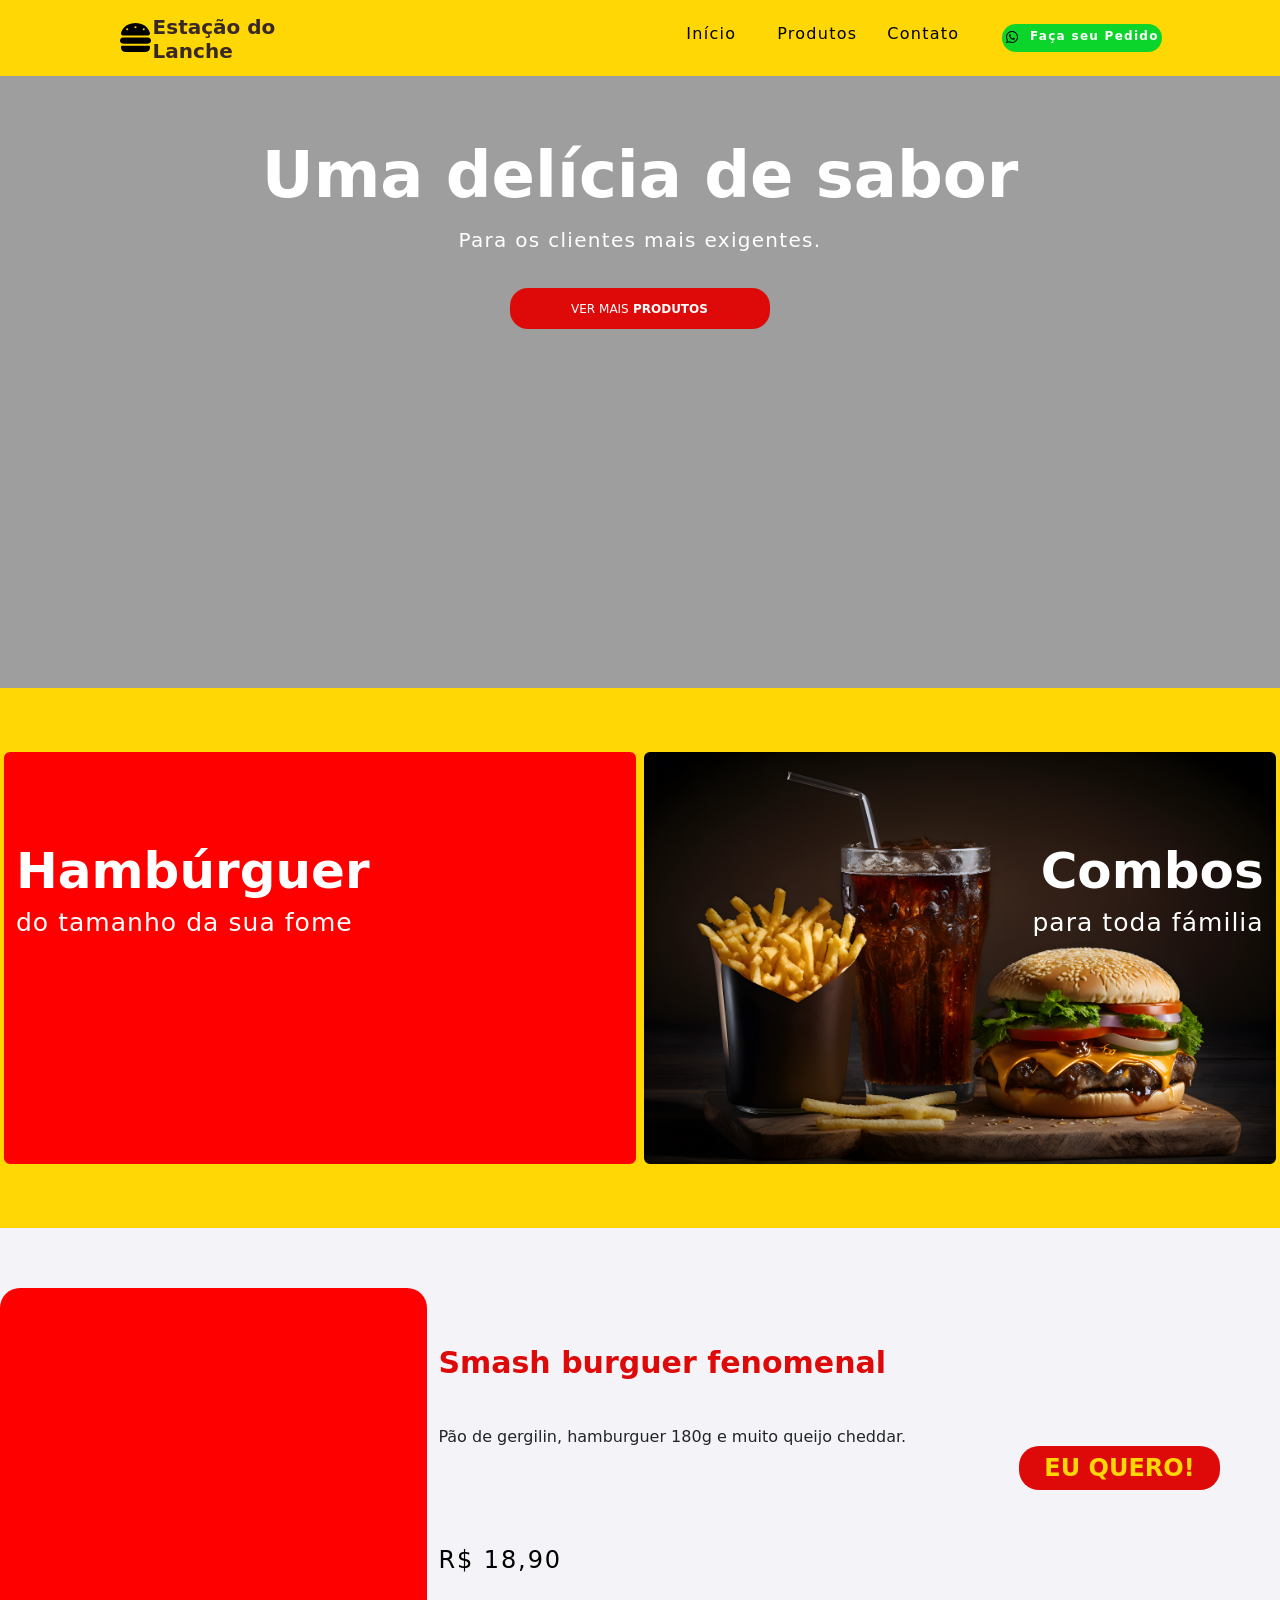
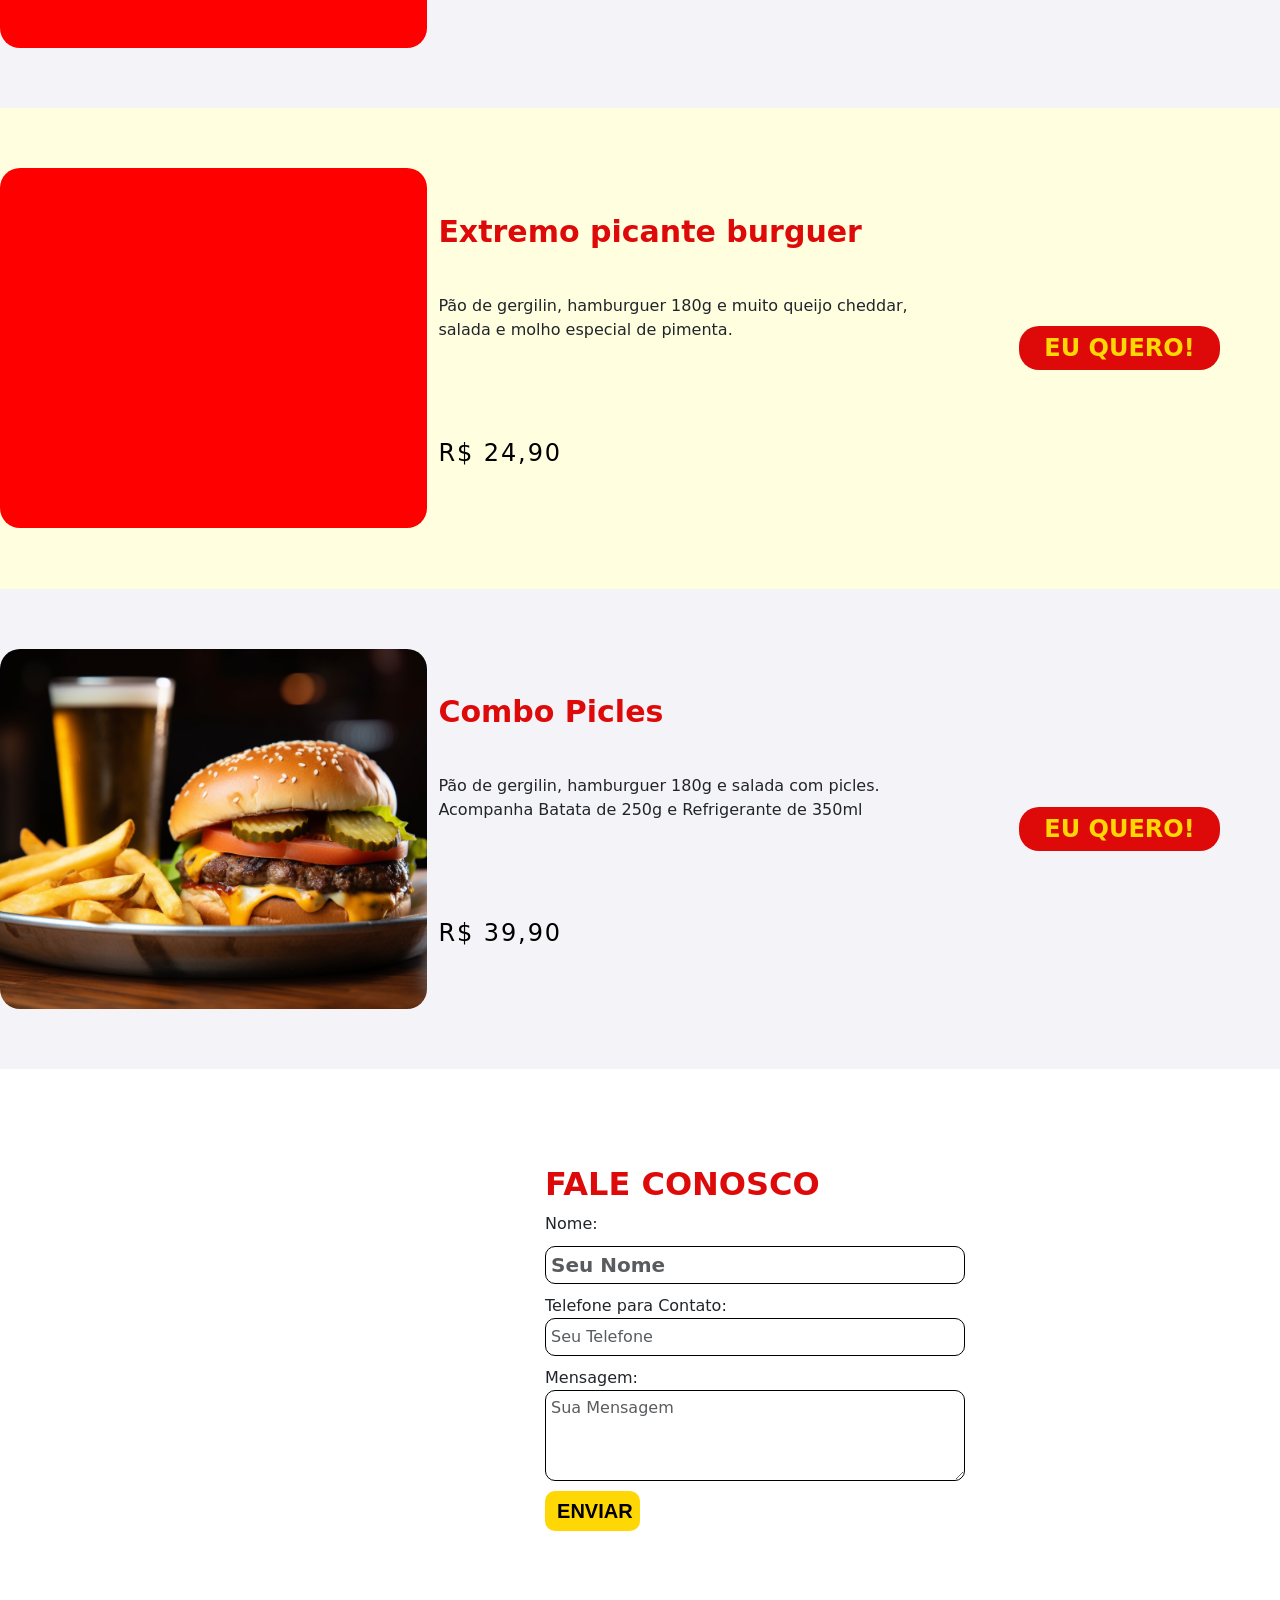
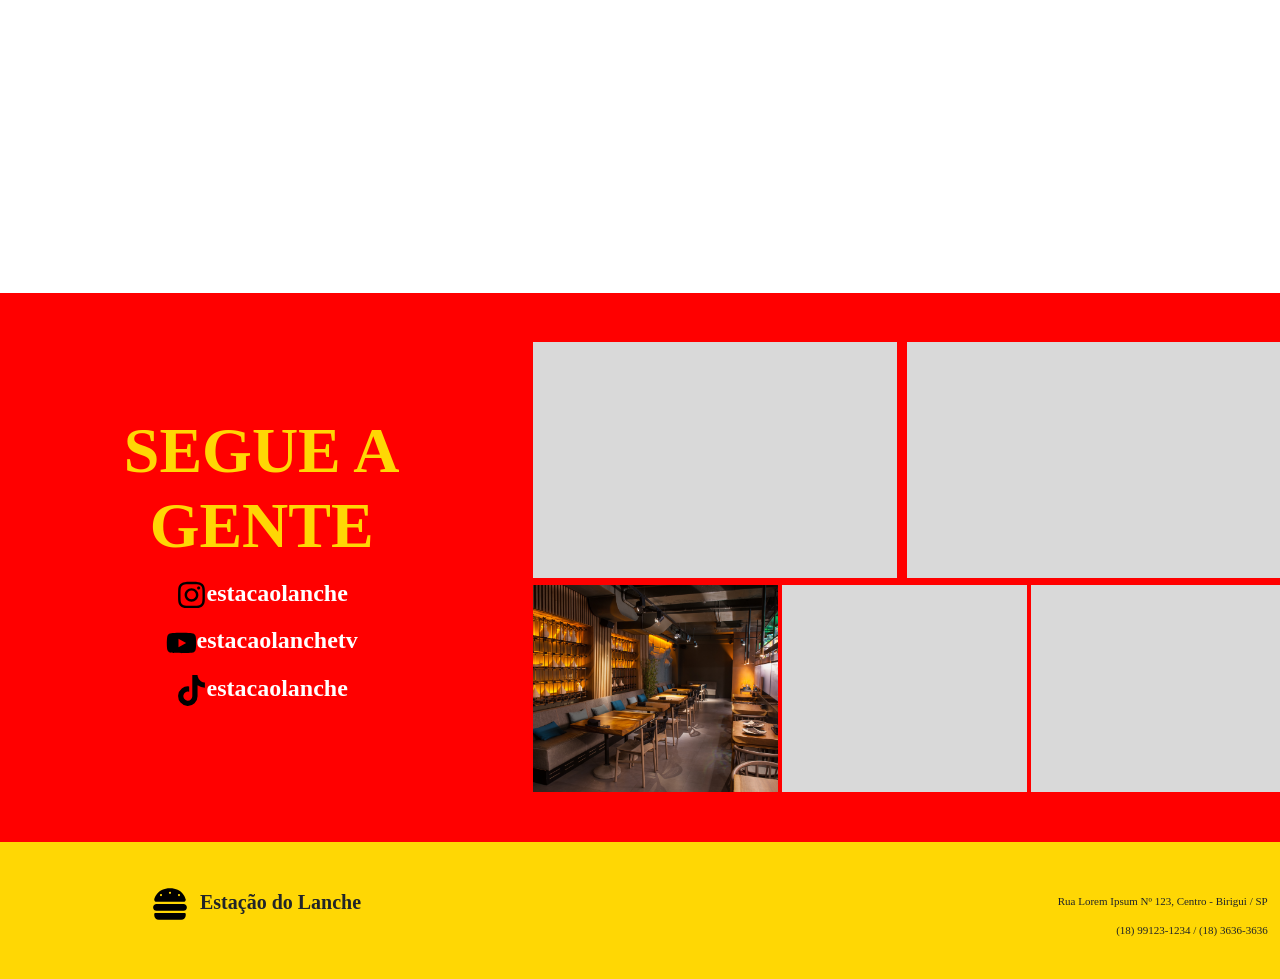
==== index.html @ 07e8b7af "Add files via upload" ====
<!DOCTYPE html>
<html lang="pt-br">
<head>
    <meta charset="UTF-8">
    <meta name="viewport" content="width=device-width, initial-scale=1.0">
    <link href="https://cdn.jsdelivr.net/npm/bootstrap@5.3.1/dist/css/bootstrap.min.css" rel="stylesheet" integrity="sha384-4bw+/aepP/YC94hEpVNVgiZdgIC5+VKNBQNGCHeKRQN+PtmoHDEXuppvnDJzQIu9" crossorigin="anonymous">
    <title>Estação do Lanche</title>
    <script src="https://cdn.jsdelivr.net/npm/bootstrap@5.3.1/dist/js/bootstrap.bundle.min.js" integrity="sha384-HwwvtgBNo3bZJJLYd8oVXjrBZt8cqVSpeBNS5n7C8IVInixGAoxmnlMuBnhbgrkm" crossorigin="anonymous"></script>
    <style>
        .amarelo{
            background-color: #FFD704;
        }
        .vinho{
            background-image: url(images/AdobeStock_244611927.jpeg);
            background-size: cover;
            background-position: center center;
        }
        .vermelho{
            background-color: #FF0000;
        }
        .cinza{
            background-color: #F4F4F8;
        }
        .amareloC{
            background-color: lightyellow;
        }
        .cinzaE{
            background-color: #D9D9D9;
        }
        .verde{
            background-color: #00FF1A;
        }
        .branco{
            background-color: #FFFFFF;
        }

        header{
            position:fixed;
            width: 100vw;
            top: 0;
        }
        a{
            text-decoration: none;
        }

        .margin-direita-branco{
            border-right: 0.39vw solid #FFFFFF;
        }
        .margin-direita-amarelo{
            border-right: 0.65vw solid #FFD704;
        }
        .margin-direita-vermelho{
            border-right: 0.84vw solid #FF0000;
        }
        .margin-direita-vermelho2{
            border-right: 0.39vw solid #FF0000;
        }
        .noBorder{
            border: none !important;
            padding: 0 !important;
            margin: 0 !important;
        }
        .alinhado-esquerda{
            align-items:flex-start !important;
        }

        #cabeca1{
            height: 8.43vh;
            justify-content: space-between;
            display: flex;
            flex-direction: row;
        }
        #cabeca2{
            height: 68vh;
            background-color: #00000061;
            margin-top: 8.43vh;
            display: flex;
            flex-direction: column;
            align-items: center;
        }
        #cabeca3{
            height: 60vh;
        }
        .cabecaV{
            margin:6.69vh -0.1px;
            border: 0.39vw solid #FFD704;
            border-radius: 10px;
        }
        
        .corpoV{
            display: flex;
            flex-direction: column;
            height: 40vh;
            margin:6.69vh -0.1px;
            border: 0.39vw;
            border-radius: 20px;
            align-items: center;
            justify-content: center;
        }
        .corpoV2{
            height: 70.14vh;
            margin:10.70vh -0.1px;
        }
        .corpoVD{
            height: 50vh;
            margin: 5.48vh 0;
            display: flex;
            flex-direction: column;
            justify-content: center;
            align-items: center;
        }
        .imagem2{
            width: 31.017301559448242px;
            height: 30.635251998901367px;
            top: 2.175537109375px;
            left: -0.0052490234375px;

            
        }

        .corpo-cinzaE{
            height: 27vh;
            margin-top: 5.48vh;
            border-bottom: 0.8vh solid #FF0000
        }
        .corpo-cinzaE2{
            height: 23vh;
            margin-bottom: 5.48vh;
        }
        

        .rodapeB{
            height: 9.63vh;
            margin:2.81vh -0.1px;
        }

        #nome{
            color: #392828;
            font-family: url('https://fonts.googleapis.com/css2?family=Inter:wght@900&display=swap');
            font-size: 20px;
            font-style: normal;
            font-weight: 800;
            line-height: normal;
            margin-top: 10px;
        }
        #logo{
            height: 33px;
            width: 36px;
        }
        #cabeca12{
            align-items: center;
            justify-content: space-between;
            display: flex;
            flex-direction: row;
            margin-left: 8.26vw;
            width: 238px;
            text-decoration: none;
        }
        #cabeca13{
            align-items: center;
            justify-content: space-between;
            display: flex;
            flex-direction: row;
            margin-right: 8.26vw;
            width: 478px;
        }
        #cabeca13 a{
            display: flex;
            width: 54px;
            height: 28px;
            flex-direction: row;
            justify-content: center;
            color: #000;
            text-align: center;
            font-family: url('https://fonts.googleapis.com/css2?family=Inter:wght@900&family=Roboto:wght@300&display=swap');
            font-size: 16px;
            font-style: normal;
            font-weight: 400;
            line-height: normal;
            letter-spacing: 1.28px;
        }
        #cabeca13 p{
            color: #FFF;
            text-align: center;
            font-family: url('https://fonts.googleapis.com/css2?family=Inter:wght@900&display=swap');
            font-size: 12px;
            font-style: normal;
            font-weight: 700;
            line-height: normal;
            white-space: nowrap
        }
        #botao-verde{
            display: flex;
            padding: 5px 80px 8px 80px;
            justify-content: center;
            gap: 12px;
            border-radius: 20px;
            background-color: #0BD42B;
        }
        #botao-verde img{
            margin-top: 1px;
        }
        #texto-maior{
            color: #FFF;
            text-align: center;
            font-family: url('https://fonts.googleapis.com/css2?family=Inter:wght@900&family=Roboto:wght@300;900&display=swap');
            font-size: 64px;
            font-style: normal;
            font-weight: 700;
            line-height: normal;
            padding-top: 62px;
        }
        #texto-menor{
            color: #FFF;
            text-align: center;
            font-family: url('https://fonts.googleapis.com/css2?family=Inter:wght@900&family=Roboto:wght@300;900&display=swap');
            font-size: 20px;
            font-style: normal;
            font-weight: 300;
            line-height: normal;
            letter-spacing: 1.3px;
        }
        #botao-vermelho{
            display: flex;
            width: 260px;
            height: 41px;
            padding: 13px 33px 12px 32px;
            justify-content: center;
            align-items: center;
            flex-shrink: 0;
            border-radius: 18px;
            background: #DE0A0A;
            margin-top: 20px;
            color: #FFF;
            text-align: center;
            font-family: url('https://fonts.googleapis.com/css2?family=Inter:wght@900&family=Roboto:wght@300;900&display=swap');
            font-size: 12px;
            font-style: normal;
            font-weight: 400;
            line-height: normal;
            text-transform: uppercase;
        }
        #hamburguer{
            background-image: url(images/AdobeStock_334881645.jpeg);
            background-size: cover;
            background-position: center center;
        }
        #combos{
            background-image: url(images/AdobeStock_577168329.jpeg);
            background-size: cover;
        }
        #cabeca3 h2{
            color: var(--Branco, #FFF);
            text-align: center;
            font-family: url('https://fonts.googleapis.com/css2?family=Inter:wght@900&family=Roboto:wght@300;900&display=swap');
            font-size: 50px;
            font-style: normal;
            font-weight: 700;
            line-height: normal;
            text-align: left;
            margin-top: 90px;
        }
        #cabeca3 p{
            color: var(--Branco, #FFF);
            font-family: url('https://fonts.googleapis.com/css2?family=Inter:wght@900&family=Roboto:wght@300;900&display=swap');
            font-size: 25px;
            font-style: normal;
            font-weight: 300;
            line-height: normal;
            letter-spacing: 1.04px;
        }
        #combos h2, #combos p{
            text-align: right !important;
        }
        #Smash-burguer-fenomenal{
            background-image: url(images/AdobeStock_593086323.jpeg);
            background-size: cover;
            background-position: center center;
        }
        #Extremo-picante-burguer{
            background-image: url(images/AdobeStock_244611927.jpeg);
            background-size: cover;
            background-position: center center;
        }
        #Combo-Picles{
            background-image: url(images/AdobeStock_593086306.jpeg);
            background-size: cover;
            background-position: center center;
        }
        .botao-vermelho{
            display: inline-flex;
            padding: 8px 25px;
            justify-content: center;
            align-items: center;
            border-radius: 20px;
            background: #DE0A0A;
        }
        .texto-amarelo{
            color: #FFD704;
            text-align: center;
            font-family: url('https://fonts.googleapis.com/css2?family=Inter:wght@900&family=Roboto:wght@900&display=swap');
            font-size: 24px;
            font-style: normal;
            font-weight: 700;
            line-height: normal;
        }
        .corpoV h3{
            font-family: url('https://fonts.googleapis.com/css2?family=Inter:wght@900&family=Roboto:wght@300;900&display=swap');
            font-size: 30px;
            font-style: normal;
            font-weight: 700;
            line-height: normal;
            color: #DE0A0A;
            margin-bottom: 5vh;
        }
        .preco{
            color: #000;
            font-family: url('https://fonts.googleapis.com/css2?family=Inter:wght@900&family=Roboto:wght@300;900&display=swap');
            font-size: 24px;
            font-style: normal;
            font-weight: 400;
            line-height: 28.2px; /* 117.5% */
            letter-spacing: 1.92px;
            margin-top: 9vh;
        }
        #map{
            display: flex;
            justify-content: center;
        }
        .img1{
            background-image: url(images/AdobeStock_319713812.jpeg);
            background-size: cover;
            background-position: center center;
        }
        .img2{
            background-image: url(images/AdobeStock_319713641.jpeg);
            background-size: cover;
            background-position: center center;
        }
        .img3{
            background-image: url(images/AdobeStock_111479179.jpeg);
            background-size: cover;
            background-position: center center;
        }
        .img4{
            background-image: url(images/AdobeStock_583968036.jpeg);
            background-size: cover;
            background-position: center center;
        }
        .img5{
            background-image: url(images/AdobeStock_265809361.jpeg);
            background-size: cover;
            background-position: center center; }
        
        .custom-input input,
        .custom-textarea textarea {
            width: 420px;
            height: 38px;
            border: 1px solid #000; /* Adicione a cor desejada aqui */
            border-radius: 10px;
            padding: 5px;
            margin-bottom: 10px;
        }

        .custom-textarea textarea {
            height: 91px;
        }

        .custom-button {
            width: 95px;
            height: 40px;
            top: 8px;
            left: 46px;
            font-family: 'Inter', sans-serif;
            font-weight: 700;
            font-size: 20px;
            line-height: 29.05px;
            justify-content: center;
            align-items: center;
            background-color: #FFD704; /* Cor de fundo desejada */
            border: none;
            border-radius: 10px;
            color: #000; /* Cor do texto desejada */
            cursor: pointer;
        }

        .custom-button:hover {
            background-color: #000; /* Cor de fundo ao passar o mouse */
            color: #FFD704; /* Cor do texto ao passar o mouse */
        }

        .texto-c {
            text-align: center;
            color: #FFD704;
            Width: 292px;
            Height: 150px;
            Line-height:75px;
            font-family: Roboto;
            font-size: 64px;
            font-weight: 700;
            line-height: 75px;
            letter-spacing: 0.235em;
            font-weight: 700;
            line-height: 75px;
            letter-spacing: 0em;
        }

        .branco2{
            font-family: Roboto;
            font-size: 24px;
            font-weight: 700;
            line-height: 28px;
            letter-spacing: 0em;
            text-align: left;
            color: white;
        }

        .fim{
            display: flex;
            justify-content: center;
            align-items: center;
        }

        .fim2 {
            width: 186px;
            height: 24px;
            top: 44px;
            left: 178px;
            font-family: Inter;
            font-size: 20px;
            font-weight: 800;
            line-height: 24px;
            letter-spacing: 0em;
            text-align: center;


        }

        .imagem3 {
            width: 36px;
            height: 32px;
            top: 39px;
            left: 125px;
            border: 2px;
        }

        .num{
            top: 37px;
            left: 880px;
            font-family: Inter;
            font-size: 11px;
            font-weight: 300;
            line-height: 13px;
            letter-spacing: 0em;
            text-align: right;
        }

        .end{
            top: 60px;
            left: 880px;
            font-family: Inter;
            font-size: 11px;
            font-weight: 300;
            line-height: 13px;  
            letter-spacing: 0em;
            text-align: right;
        }


        .rodape2{
            display: flex;
            flex-direction: column-reverse;
            justify-content: end;
        }

    </style>
</head>
<body>
    <header>
        <div class="row noBorder">
            <div id="cabeca1" class="col-sm-12 amarelo">
                <a href="#cabeca2" id="cabeca12">
                    <img src="images/burger-solid.svg" alt="Logo de hambúrguer" id="logo">
                    <h1 id="nome">Estação do Lanche</h1>
                </a>
                <div id="cabeca13">
                    <a href="#cabeca2">Início</a>
                    <a href="#cabeca3">Produtos</a>
                    <a href="#contate-nos">Contato</a>
                    <a href="https://api.whatsapp.com/send?phone=5555189967158&text=Ola,%20voce%20se%20fudeu" id="botao-verde">
                        <img src="images/whatsapp.svg" alt="Whatsapp">
                        <p>Faça seu Pedido</p>
                    </a>
                </div>
            </div>
        </div>
    </header>

    <main>
        <div class="col-sm-12 vinho">
            <div id="cabeca2">
                <p id="texto-maior">Uma delícia de sabor</p>
                <p id="texto-menor">Para os clientes mais exigentes.</p>
                <a href="#cabeca3" id="botao-vermelho">VER MAIS<strong>‎ PRODUTOS</strong></a>
            </div>
        </div>
        <div id="cabeca3" class="row amarelo noBorder">
            <div id="hamburguer" class="col-sm-6 vermelho cabecaV">
                <h2>Hambúrguer</h2>
                <p>do tamanho da sua fome</p>
            </div>
            <div id="combos" class="col-sm-6 vermelho cabecaV">
                <h2>Combos</h2>
                <p>para toda fámilia</p>
            </div>
        </div>
        <div class="row noBorder cinza">
            <div id="Smash-burguer-fenomenal" class="col-sm-4 vermelho corpoV"></div>
            <div class="col-sm-5 corpoV alinhado-esquerda">
                <h3>Smash burguer fenomenal </h3>
                <p>Pão de gergilin, hamburguer 180g e muito queijo cheddar.</p>
                <p class="preco">R$ 18,90</p>
            </div>
            <div class="col-sm-3 corpoV"><a href="https://api.whatsapp.com/send?phone=5555189912345" class="botao-vermelho texto-amarelo">EU QUERO!</a></div>
        </div>
        <div class="row noBorder amareloC">
            <div id="Extremo-picante-burguer" class="col-sm-4 vermelho corpoV"></div>
            <div class="col-sm-5 corpoV alinhado-esquerda">
                <h3>Extremo picante burguer</h3>
                <p>Pão de gergilin, hamburguer 180g e muito queijo cheddar, salada e molho especial de pimenta.</p>
                <p class="preco">R$ 24,90</p>
            </div>
            <div class="col-sm-3 corpoV"><a href="https://api.whatsapp.com/send?phone=5555189967158&text=Ola,%20voce%20se%20fudeu" class="botao-vermelho texto-amarelo">EU QUERO!</a></div>
        </div>
        <div class="row noBorder cinza">
            <div id="Combo-Picles" class="col-sm-4 vermelho corpoV"></div>
            <div class="col-sm-5 corpoV alinhado-esquerda">
                <h3>Combo Picles</h3>
                <p>Pão de gergilin, hamburguer 180g e salada com picles. Acompanha Batata de 250g e Refrigerante de 350ml</p>
                <p class="preco">R$ 39,90</p>
            </div>
            <div class="col-sm-3 corpoV"><a href="https://api.whatsapp.com/send?phone=5555189967158&text=Ola,%20voce%20se%20fudeu" class="botao-vermelho texto-amarelo">EU QUERO!</a></div>
        </div>
        <div id="contate-nos" class="row noBorder branco">
            <div id="map" class="col-sm-5 corpoV2 margin-direita-branco"><iframe src="https://www.google.com/maps/embed?pb=!1m18!1m12!1m3!1d3612.878366159967!2d-50.09494392476584!3d-21.41173808615575!2m3!1f0!2f0!3f0!3m2!1i1024!2i768!4f13.1!3m3!1m2!1s0x9496039e1400960d%3A0x118df3bc4af39f10!2sSESI%20PEN%C3%81POLIS!5e1!3m2!1spt-BR!2sbr!4v1694531571790!5m2!1spt-BR!2sbr" width="400" height="100%" style="border:0;" allowfullscreen="" loading="lazy" referrerpolicy="no-referrer-when-downgrade"></iframe></div>
            <div class="col-sm-7 corpoV2">
                <h2 style="color: #DE0A0A; font-weight: bold;">FALE CONOSCO</h2>
                <form>
                    <div class="form-group custom-input">
                        <label for="nome">Nome:</label>
                        <input type="text" class="form-control" id="nome" placeholder="Seu Nome">
                    </div>
                    <div class="form-group custom-input">
                        <label for="telefone">Telefone para Contato:</label>
                        <input type="tel" class="form-control" id="telefone" placeholder="Seu Telefone">
                    </div>                    
                    <div class="form-group custom-textarea">
                        <label for="mensagem">Mensagem:</label>
                        <textarea class="form-control" id="mensagem" rows="4" placeholder="Sua Mensagem"></textarea>
                    </div>
                    <button type="submit" class="btn custom-button">ENVIAR</button>
                </form>
            </div>
        </div>
        <div class="row noBorder vermelho">
            <div class="col-sm-5 corpoVD margin-direita-vermelho">
                <p class="texto-c"><strong>SEGUE A GENTE</strong></p>
                <p class="branco2"><img src="images/instagram.svg" alt="" class="imagem2" >estacaolanche</p>
                <p class="branco2"><img src="images/youtube.svg" alt="" class="imagem2">estacaolanchetv</p>
                <p class="branco2"><img src="images/tiktok.svg" alt="" class="imagem2">estacaolanche</p>
            </div>
            <div class="col-sm-7 noBorder">
                <div class="row noBorder">
                    <div class="col-sm-6 cinzaE corpo-cinzaE margin-direita-vermelho img1"></div>
                    <div class="col-sm-6 cinzaE corpo-cinzaE img2"></div>
                    <div class="col-sm-4 cinzaE corpo-cinzaE2 margin-direita-vermelho2 img3"></div>
                    <div class="col-sm-4 cinzaE corpo-cinzaE2 margin-direita-vermelho2 img4"></div>
                    <div class="col-sm-4 cinzaE corpo-cinzaE2 img5"></div>
                </div>
            </div>
        </div>
    </main>

    <footer>
        <div class="row noBorder amarelo">
            <div class="col-sm-5 fim rodapeB margin-direita-amarelo">
                <figure class="imagem3"> <img src="images/burger-solid.svg" alt=""> </figure>
                <p class="fim2">Estação do Lanche</p>
            </div>
            <div class="col-sm-7 rodape2 rodapeB">
                <p class="num">(18) 99123-1234 / (18) 3636-3636</p>
                <p class="end">Rua Lorem Ipsum Nº 123, Centro - Birigui / SP</p>
            </div>
        </div>
    </footer>
</body>
</html>
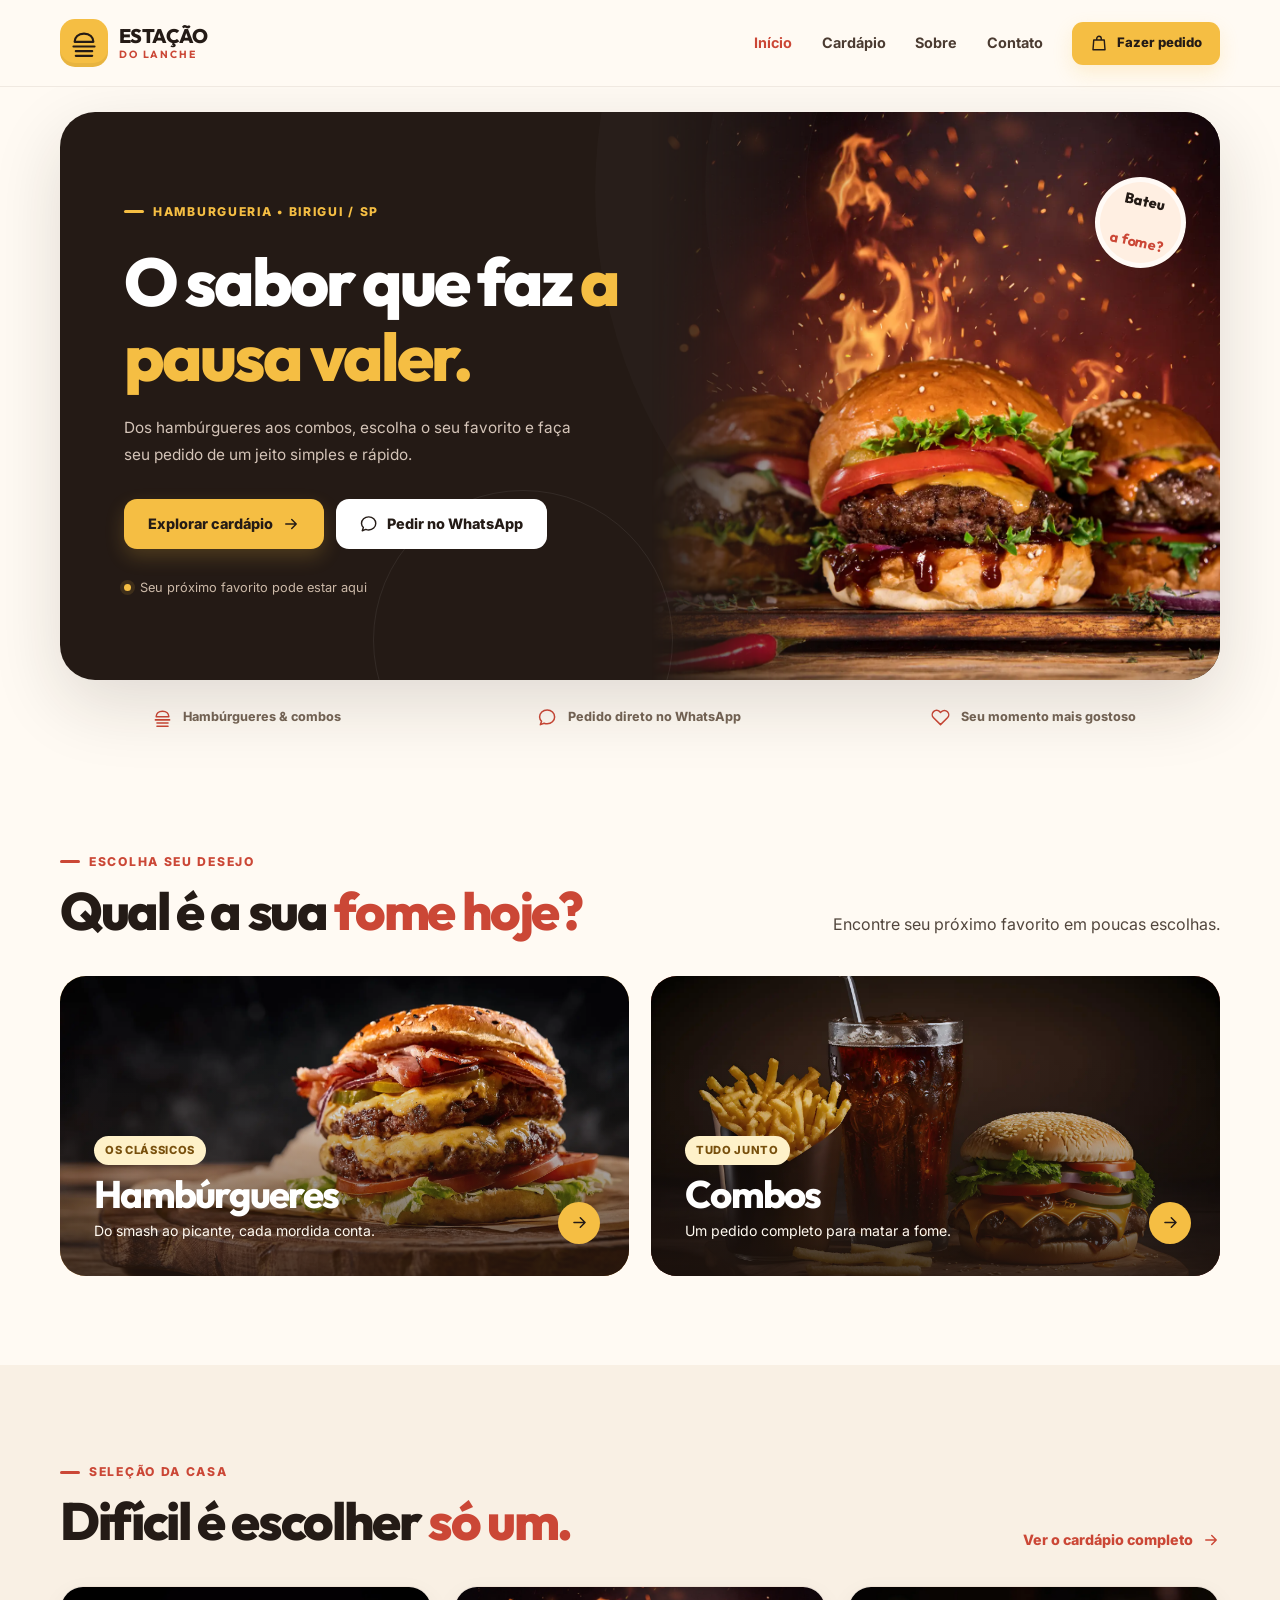
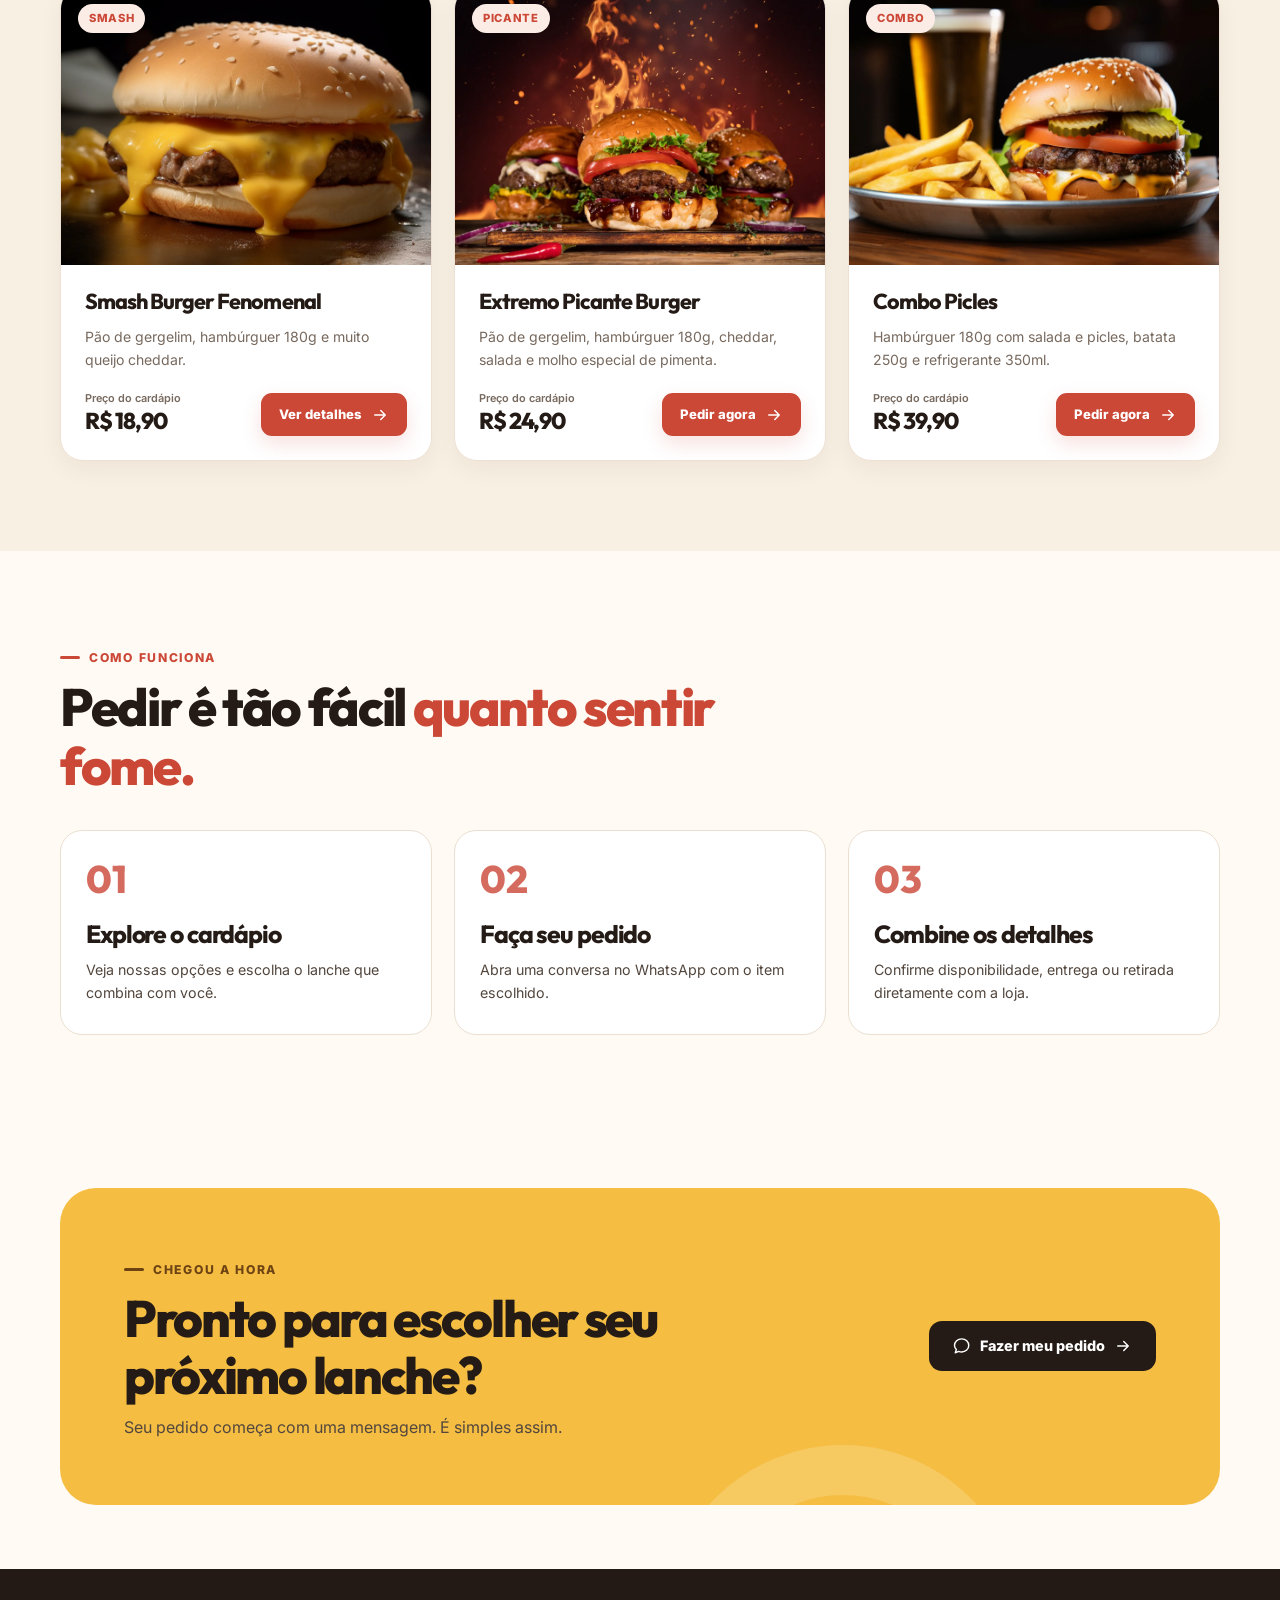
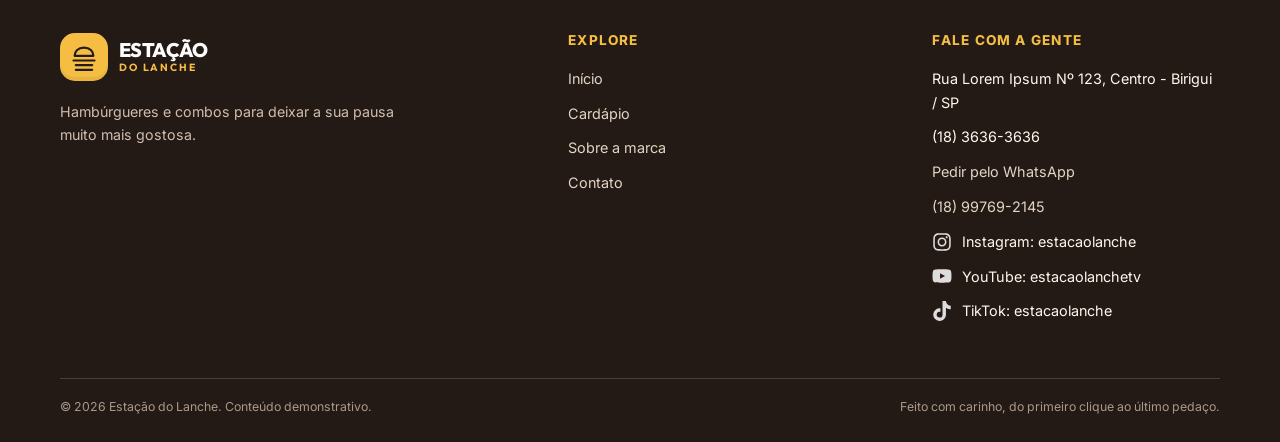
==== commit e42ff542: "Redesign completo: novo design system, 8 páginas e imagens otimizadas - Novo visual (tokens, base, c" ====
--- a/index.html
+++ b/index.html
@@ -1,597 +1,46 @@
-<!DOCTYPE html>
-<html lang="pt-br">
-<head>
-    <meta charset="UTF-8">
-    <meta name="viewport" content="width=device-width, initial-scale=1.0">
-    <link href="https://cdn.jsdelivr.net/npm/bootstrap@5.3.1/dist/css/bootstrap.min.css" rel="stylesheet" integrity="sha384-4bw+/aepP/YC94hEpVNVgiZdgIC5+VKNBQNGCHeKRQN+PtmoHDEXuppvnDJzQIu9" crossorigin="anonymous">
-    <title>Estação do Lanche</title>
-    <script src="https://cdn.jsdelivr.net/npm/bootstrap@5.3.1/dist/js/bootstrap.bundle.min.js" integrity="sha384-HwwvtgBNo3bZJJLYd8oVXjrBZt8cqVSpeBNS5n7C8IVInixGAoxmnlMuBnhbgrkm" crossorigin="anonymous"></script>
-    <style>
-        .amarelo{
-            background-color: #FFD704;
-        }
-        .vinho{
-            background-image: url(images/AdobeStock_244611927.jpeg);
-            background-size: cover;
-            background-position: center center;
-        }
-        .vermelho{
-            background-color: #FF0000;
-        }
-        .cinza{
-            background-color: #F4F4F8;
-        }
-        .amareloC{
-            background-color: lightyellow;
-        }
-        .cinzaE{
-            background-color: #D9D9D9;
-        }
-        .verde{
-            background-color: #00FF1A;
-        }
-        .branco{
-            background-color: #FFFFFF;
-        }
-
-        header{
-            position:fixed;
-            width: 100vw;
-            top: 0;
-        }
-        a{
-            text-decoration: none;
-        }
-
-        .margin-direita-branco{
-            border-right: 0.39vw solid #FFFFFF;
-        }
-        .margin-direita-amarelo{
-            border-right: 0.65vw solid #FFD704;
-        }
-        .margin-direita-vermelho{
-            border-right: 0.84vw solid #FF0000;
-        }
-        .margin-direita-vermelho2{
-            border-right: 0.39vw solid #FF0000;
-        }
-        .noBorder{
-            border: none !important;
-            padding: 0 !important;
-            margin: 0 !important;
-        }
-        .alinhado-esquerda{
-            align-items:flex-start !important;
-        }
-
-        #cabeca1{
-            height: 8.43vh;
-            justify-content: space-between;
-            display: flex;
-            flex-direction: row;
-        }
-        #cabeca2{
-            height: 68vh;
-            background-color: #00000061;
-            margin-top: 8.43vh;
-            display: flex;
-            flex-direction: column;
-            align-items: center;
-        }
-        #cabeca3{
-            height: 60vh;
-        }
-        .cabecaV{
-            margin:6.69vh -0.1px;
-            border: 0.39vw solid #FFD704;
-            border-radius: 10px;
-        }
-        
-        .corpoV{
-            display: flex;
-            flex-direction: column;
-            height: 40vh;
-            margin:6.69vh -0.1px;
-            border: 0.39vw;
-            border-radius: 20px;
-            align-items: center;
-            justify-content: center;
-        }
-        .corpoV2{
-            height: 70.14vh;
-            margin:10.70vh -0.1px;
-        }
-        .corpoVD{
-            height: 50vh;
-            margin: 5.48vh 0;
-            display: flex;
-            flex-direction: column;
-            justify-content: center;
-            align-items: center;
-        }
-        .imagem2{
-            width: 31.017301559448242px;
-            height: 30.635251998901367px;
-            top: 2.175537109375px;
-            left: -0.0052490234375px;
-
-            
-        }
-
-        .corpo-cinzaE{
-            height: 27vh;
-            margin-top: 5.48vh;
-            border-bottom: 0.8vh solid #FF0000
-        }
-        .corpo-cinzaE2{
-            height: 23vh;
-            margin-bottom: 5.48vh;
-        }
-        
-
-        .rodapeB{
-            height: 9.63vh;
-            margin:2.81vh -0.1px;
-        }
-
-        #nome{
-            color: #392828;
-            font-family: url('https://fonts.googleapis.com/css2?family=Inter:wght@900&display=swap');
-            font-size: 20px;
-            font-style: normal;
-            font-weight: 800;
-            line-height: normal;
-            margin-top: 10px;
-        }
-        #logo{
-            height: 33px;
-            width: 36px;
-        }
-        #cabeca12{
-            align-items: center;
-            justify-content: space-between;
-            display: flex;
-            flex-direction: row;
-            margin-left: 8.26vw;
-            width: 238px;
-            text-decoration: none;
-        }
-        #cabeca13{
-            align-items: center;
-            justify-content: space-between;
-            display: flex;
-            flex-direction: row;
-            margin-right: 8.26vw;
-            width: 478px;
-        }
-        #cabeca13 a{
-            display: flex;
-            width: 54px;
-            height: 28px;
-            flex-direction: row;
-            justify-content: center;
-            color: #000;
-            text-align: center;
-            font-family: url('https://fonts.googleapis.com/css2?family=Inter:wght@900&family=Roboto:wght@300&display=swap');
-            font-size: 16px;
-            font-style: normal;
-            font-weight: 400;
-            line-height: normal;
-            letter-spacing: 1.28px;
-        }
-        #cabeca13 p{
-            color: #FFF;
-            text-align: center;
-            font-family: url('https://fonts.googleapis.com/css2?family=Inter:wght@900&display=swap');
-            font-size: 12px;
-            font-style: normal;
-            font-weight: 700;
-            line-height: normal;
-            white-space: nowrap
-        }
-        #botao-verde{
-            display: flex;
-            padding: 5px 80px 8px 80px;
-            justify-content: center;
-            gap: 12px;
-            border-radius: 20px;
-            background-color: #0BD42B;
-        }
-        #botao-verde img{
-            margin-top: 1px;
-        }
-        #texto-maior{
-            color: #FFF;
-            text-align: center;
-            font-family: url('https://fonts.googleapis.com/css2?family=Inter:wght@900&family=Roboto:wght@300;900&display=swap');
-            font-size: 64px;
-            font-style: normal;
-            font-weight: 700;
-            line-height: normal;
-            padding-top: 62px;
-        }
-        #texto-menor{
-            color: #FFF;
-            text-align: center;
-            font-family: url('https://fonts.googleapis.com/css2?family=Inter:wght@900&family=Roboto:wght@300;900&display=swap');
-            font-size: 20px;
-            font-style: normal;
-            font-weight: 300;
-            line-height: normal;
-            letter-spacing: 1.3px;
-        }
-        #botao-vermelho{
-            display: flex;
-            width: 260px;
-            height: 41px;
-            padding: 13px 33px 12px 32px;
-            justify-content: center;
-            align-items: center;
-            flex-shrink: 0;
-            border-radius: 18px;
-            background: #DE0A0A;
-            margin-top: 20px;
-            color: #FFF;
-            text-align: center;
-            font-family: url('https://fonts.googleapis.com/css2?family=Inter:wght@900&family=Roboto:wght@300;900&display=swap');
-            font-size: 12px;
-            font-style: normal;
-            font-weight: 400;
-            line-height: normal;
-            text-transform: uppercase;
-        }
-        #hamburguer{
-            background-image: url(images/AdobeStock_334881645.jpeg);
-            background-size: cover;
-            background-position: center center;
-        }
-        #combos{
-            background-image: url(images/AdobeStock_577168329.jpeg);
-            background-size: cover;
-        }
-        #cabeca3 h2{
-            color: var(--Branco, #FFF);
-            text-align: center;
-            font-family: url('https://fonts.googleapis.com/css2?family=Inter:wght@900&family=Roboto:wght@300;900&display=swap');
-            font-size: 50px;
-            font-style: normal;
-            font-weight: 700;
-            line-height: normal;
-            text-align: left;
-            margin-top: 90px;
-        }
-        #cabeca3 p{
-            color: var(--Branco, #FFF);
-            font-family: url('https://fonts.googleapis.com/css2?family=Inter:wght@900&family=Roboto:wght@300;900&display=swap');
-            font-size: 25px;
-            font-style: normal;
-            font-weight: 300;
-            line-height: normal;
-            letter-spacing: 1.04px;
-        }
-        #combos h2, #combos p{
-            text-align: right !important;
-        }
-        #Smash-burguer-fenomenal{
-            background-image: url(images/AdobeStock_593086323.jpeg);
-            background-size: cover;
-            background-position: center center;
-        }
-        #Extremo-picante-burguer{
-            background-image: url(images/AdobeStock_244611927.jpeg);
-            background-size: cover;
-            background-position: center center;
-        }
-        #Combo-Picles{
-            background-image: url(images/AdobeStock_593086306.jpeg);
-            background-size: cover;
-            background-position: center center;
-        }
-        .botao-vermelho{
-            display: inline-flex;
-            padding: 8px 25px;
-            justify-content: center;
-            align-items: center;
-            border-radius: 20px;
-            background: #DE0A0A;
-        }
-        .texto-amarelo{
-            color: #FFD704;
-            text-align: center;
-            font-family: url('https://fonts.googleapis.com/css2?family=Inter:wght@900&family=Roboto:wght@900&display=swap');
-            font-size: 24px;
-            font-style: normal;
-            font-weight: 700;
-            line-height: normal;
-        }
-        .corpoV h3{
-            font-family: url('https://fonts.googleapis.com/css2?family=Inter:wght@900&family=Roboto:wght@300;900&display=swap');
-            font-size: 30px;
-            font-style: normal;
-            font-weight: 700;
-            line-height: normal;
-            color: #DE0A0A;
-            margin-bottom: 5vh;
-        }
-        .preco{
-            color: #000;
-            font-family: url('https://fonts.googleapis.com/css2?family=Inter:wght@900&family=Roboto:wght@300;900&display=swap');
-            font-size: 24px;
-            font-style: normal;
-            font-weight: 400;
-            line-height: 28.2px; /* 117.5% */
-            letter-spacing: 1.92px;
-            margin-top: 9vh;
-        }
-        #map{
-            display: flex;
-            justify-content: center;
-        }
-        .img1{
-            background-image: url(images/AdobeStock_319713812.jpeg);
-            background-size: cover;
-            background-position: center center;
-        }
-        .img2{
-            background-image: url(images/AdobeStock_319713641.jpeg);
-            background-size: cover;
-            background-position: center center;
-        }
-        .img3{
-            background-image: url(images/AdobeStock_111479179.jpeg);
-            background-size: cover;
-            background-position: center center;
-        }
-        .img4{
-            background-image: url(images/AdobeStock_583968036.jpeg);
-            background-size: cover;
-            background-position: center center;
-        }
-        .img5{
-            background-image: url(images/AdobeStock_265809361.jpeg);
-            background-size: cover;
-            background-position: center center; }
-        
-        .custom-input input,
-        .custom-textarea textarea {
-            width: 420px;
-            height: 38px;
-            border: 1px solid #000; /* Adicione a cor desejada aqui */
-            border-radius: 10px;
-            padding: 5px;
-            margin-bottom: 10px;
-        }
-
-        .custom-textarea textarea {
-            height: 91px;
-        }
-
-        .custom-button {
-            width: 95px;
-            height: 40px;
-            top: 8px;
-            left: 46px;
-            font-family: 'Inter', sans-serif;
-            font-weight: 700;
-            font-size: 20px;
-            line-height: 29.05px;
-            justify-content: center;
-            align-items: center;
-            background-color: #FFD704; /* Cor de fundo desejada */
-            border: none;
-            border-radius: 10px;
-            color: #000; /* Cor do texto desejada */
-            cursor: pointer;
-        }
-
-        .custom-button:hover {
-            background-color: #000; /* Cor de fundo ao passar o mouse */
-            color: #FFD704; /* Cor do texto ao passar o mouse */
-        }
-
-        .texto-c {
-            text-align: center;
-            color: #FFD704;
-            Width: 292px;
-            Height: 150px;
-            Line-height:75px;
-            font-family: Roboto;
-            font-size: 64px;
-            font-weight: 700;
-            line-height: 75px;
-            letter-spacing: 0.235em;
-            font-weight: 700;
-            line-height: 75px;
-            letter-spacing: 0em;
-        }
-
-        .branco2{
-            font-family: Roboto;
-            font-size: 24px;
-            font-weight: 700;
-            line-height: 28px;
-            letter-spacing: 0em;
-            text-align: left;
-            color: white;
-        }
-
-        .fim{
-            display: flex;
-            justify-content: center;
-            align-items: center;
-        }
-
-        .fim2 {
-            width: 186px;
-            height: 24px;
-            top: 44px;
-            left: 178px;
-            font-family: Inter;
-            font-size: 20px;
-            font-weight: 800;
-            line-height: 24px;
-            letter-spacing: 0em;
-            text-align: center;
-
-
-        }
-
-        .imagem3 {
-            width: 36px;
-            height: 32px;
-            top: 39px;
-            left: 125px;
-            border: 2px;
-        }
-
-        .num{
-            top: 37px;
-            left: 880px;
-            font-family: Inter;
-            font-size: 11px;
-            font-weight: 300;
-            line-height: 13px;
-            letter-spacing: 0em;
-            text-align: right;
-        }
-
-        .end{
-            top: 60px;
-            left: 880px;
-            font-family: Inter;
-            font-size: 11px;
-            font-weight: 300;
-            line-height: 13px;  
-            letter-spacing: 0em;
-            text-align: right;
-        }
-
-
-        .rodape2{
-            display: flex;
-            flex-direction: column-reverse;
-            justify-content: end;
-        }
-
-    </style>
-</head>
-<body>
-    <header>
-        <div class="row noBorder">
-            <div id="cabeca1" class="col-sm-12 amarelo">
-                <a href="#cabeca2" id="cabeca12">
-                    <img src="images/burger-solid.svg" alt="Logo de hambúrguer" id="logo">
-                    <h1 id="nome">Estação do Lanche</h1>
-                </a>
-                <div id="cabeca13">
-                    <a href="#cabeca2">Início</a>
-                    <a href="#cabeca3">Produtos</a>
-                    <a href="#contate-nos">Contato</a>
-                    <a href="https://api.whatsapp.com/send?phone=5555189967158&text=Ola,%20voce%20se%20fudeu" id="botao-verde">
-                        <img src="images/whatsapp.svg" alt="Whatsapp">
-                        <p>Faça seu Pedido</p>
-                    </a>
-                </div>
-            </div>
-        </div>
-    </header>
-
-    <main>
-        <div class="col-sm-12 vinho">
-            <div id="cabeca2">
-                <p id="texto-maior">Uma delícia de sabor</p>
-                <p id="texto-menor">Para os clientes mais exigentes.</p>
-                <a href="#cabeca3" id="botao-vermelho">VER MAIS<strong>‎ PRODUTOS</strong></a>
-            </div>
-        </div>
-        <div id="cabeca3" class="row amarelo noBorder">
-            <div id="hamburguer" class="col-sm-6 vermelho cabecaV">
-                <h2>Hambúrguer</h2>
-                <p>do tamanho da sua fome</p>
-            </div>
-            <div id="combos" class="col-sm-6 vermelho cabecaV">
-                <h2>Combos</h2>
-                <p>para toda fámilia</p>
-            </div>
-        </div>
-        <div class="row noBorder cinza">
-            <div id="Smash-burguer-fenomenal" class="col-sm-4 vermelho corpoV"></div>
-            <div class="col-sm-5 corpoV alinhado-esquerda">
-                <h3>Smash burguer fenomenal </h3>
-                <p>Pão de gergilin, hamburguer 180g e muito queijo cheddar.</p>
-                <p class="preco">R$ 18,90</p>
-            </div>
-            <div class="col-sm-3 corpoV"><a href="https://api.whatsapp.com/send?phone=5555189912345" class="botao-vermelho texto-amarelo">EU QUERO!</a></div>
-        </div>
-        <div class="row noBorder amareloC">
-            <div id="Extremo-picante-burguer" class="col-sm-4 vermelho corpoV"></div>
-            <div class="col-sm-5 corpoV alinhado-esquerda">
-                <h3>Extremo picante burguer</h3>
-                <p>Pão de gergilin, hamburguer 180g e muito queijo cheddar, salada e molho especial de pimenta.</p>
-                <p class="preco">R$ 24,90</p>
-            </div>
-            <div class="col-sm-3 corpoV"><a href="https://api.whatsapp.com/send?phone=5555189967158&text=Ola,%20voce%20se%20fudeu" class="botao-vermelho texto-amarelo">EU QUERO!</a></div>
-        </div>
-        <div class="row noBorder cinza">
-            <div id="Combo-Picles" class="col-sm-4 vermelho corpoV"></div>
-            <div class="col-sm-5 corpoV alinhado-esquerda">
-                <h3>Combo Picles</h3>
-                <p>Pão de gergilin, hamburguer 180g e salada com picles. Acompanha Batata de 250g e Refrigerante de 350ml</p>
-                <p class="preco">R$ 39,90</p>
-            </div>
-            <div class="col-sm-3 corpoV"><a href="https://api.whatsapp.com/send?phone=5555189967158&text=Ola,%20voce%20se%20fudeu" class="botao-vermelho texto-amarelo">EU QUERO!</a></div>
-        </div>
-        <div id="contate-nos" class="row noBorder branco">
-            <div id="map" class="col-sm-5 corpoV2 margin-direita-branco"><iframe src="https://www.google.com/maps/embed?pb=!1m18!1m12!1m3!1d3612.878366159967!2d-50.09494392476584!3d-21.41173808615575!2m3!1f0!2f0!3f0!3m2!1i1024!2i768!4f13.1!3m3!1m2!1s0x9496039e1400960d%3A0x118df3bc4af39f10!2sSESI%20PEN%C3%81POLIS!5e1!3m2!1spt-BR!2sbr!4v1694531571790!5m2!1spt-BR!2sbr" width="400" height="100%" style="border:0;" allowfullscreen="" loading="lazy" referrerpolicy="no-referrer-when-downgrade"></iframe></div>
-            <div class="col-sm-7 corpoV2">
-                <h2 style="color: #DE0A0A; font-weight: bold;">FALE CONOSCO</h2>
-                <form>
-                    <div class="form-group custom-input">
-                        <label for="nome">Nome:</label>
-                        <input type="text" class="form-control" id="nome" placeholder="Seu Nome">
-                    </div>
-                    <div class="form-group custom-input">
-                        <label for="telefone">Telefone para Contato:</label>
-                        <input type="tel" class="form-control" id="telefone" placeholder="Seu Telefone">
-                    </div>                    
-                    <div class="form-group custom-textarea">
-                        <label for="mensagem">Mensagem:</label>
-                        <textarea class="form-control" id="mensagem" rows="4" placeholder="Sua Mensagem"></textarea>
-                    </div>
-                    <button type="submit" class="btn custom-button">ENVIAR</button>
-                </form>
-            </div>
-        </div>
-        <div class="row noBorder vermelho">
-            <div class="col-sm-5 corpoVD margin-direita-vermelho">
-                <p class="texto-c"><strong>SEGUE A GENTE</strong></p>
-                <p class="branco2"><img src="images/instagram.svg" alt="" class="imagem2" >estacaolanche</p>
-                <p class="branco2"><img src="images/youtube.svg" alt="" class="imagem2">estacaolanchetv</p>
-                <p class="branco2"><img src="images/tiktok.svg" alt="" class="imagem2">estacaolanche</p>
-            </div>
-            <div class="col-sm-7 noBorder">
-                <div class="row noBorder">
-                    <div class="col-sm-6 cinzaE corpo-cinzaE margin-direita-vermelho img1"></div>
-                    <div class="col-sm-6 cinzaE corpo-cinzaE img2"></div>
-                    <div class="col-sm-4 cinzaE corpo-cinzaE2 margin-direita-vermelho2 img3"></div>
-                    <div class="col-sm-4 cinzaE corpo-cinzaE2 margin-direita-vermelho2 img4"></div>
-                    <div class="col-sm-4 cinzaE corpo-cinzaE2 img5"></div>
-                </div>
-            </div>
-        </div>
-    </main>
-
-    <footer>
-        <div class="row noBorder amarelo">
-            <div class="col-sm-5 fim rodapeB margin-direita-amarelo">
-                <figure class="imagem3"> <img src="images/burger-solid.svg" alt=""> </figure>
-                <p class="fim2">Estação do Lanche</p>
-            </div>
-            <div class="col-sm-7 rodape2 rodapeB">
-                <p class="num">(18) 99123-1234 / (18) 3636-3636</p>
-                <p class="end">Rua Lorem Ipsum Nº 123, Centro - Birigui / SP</p>
-            </div>
-        </div>
-    </footer>
-</body>
-</html>+<!doctype html>
+<html lang="pt-BR"><head><meta charset="utf-8"><meta name="viewport" content="width=device-width,initial-scale=1"><meta name="theme-color" content="#fffaf3">
+<title>Hambúrgueres e combos em Birigui | Estação do Lanche</title><meta name="description" content="Estação do Lanche em Birigui/SP. Conheça o cardápio e faça seu pedido pelo WhatsApp."><meta property="og:type" content="website"><meta property="og:locale" content="pt_BR"><meta property="og:site_name" content="Estação do Lanche"><meta property="og:title" content="Hambúrgueres e combos em Birigui | Estação do Lanche"><meta property="og:description" content="Estação do Lanche em Birigui/SP. Conheça o cardápio e faça seu pedido pelo WhatsApp."><!-- TODO: após publicar, usar endereço completo (https://...) em og:image e adicionar og:url --><meta property="og:image" content="images/AdobeStock_593086323.webp">
+<link rel="icon" type="image/svg+xml" href="assets/img/favicon.svg">
+<link rel="preconnect" href="https://fonts.googleapis.com"><link rel="preconnect" href="https://fonts.gstatic.com" crossorigin>
+<link href="https://fonts.googleapis.com/css2?family=Inter:wght@400;500;600;700;800&family=Outfit:wght@500;600;700;800&display=swap" rel="stylesheet">
+<script type="application/ld+json">{"@context":"https://schema.org","@type":"FastFoodRestaurant","name":"Estação do Lanche","description":"Hambúrgueres e combos em Birigui/SP.","servesCuisine":"Hambúrguer","telephone":"+5518997692145","image":"images/AdobeStock_593086323.webp"}</script>
+<link rel="stylesheet" href="assets/css/style.css"><script src="assets/js/main.js" defer></script>
+</head><body><a class="skip-link" href="#conteudo">Ir para o conteúdo principal</a>
+<header class="site-header"><div class="container header-inner">
+    <a class="brand" href="index.html" aria-label="Estação do Lanche, página inicial">
+      <span class="brand-mark"><svg class="" aria-hidden="true" viewBox="0 0 24 24" fill="none" stroke="currentColor" stroke-linecap="round" stroke-linejoin="round" stroke-width="1.9"><path d="M4 11c0-4 3-7 8-7s8 3 8 7H4ZM3 15h18M5 19h14M5 23h14"/></svg></span>
+      <span class="brand-name">ESTAÇÃO<small>DO LANCHE</small></span>
+    </a>
+    <button class="menu-toggle" data-nav-toggle aria-controls="site-navigation" aria-expanded="false" aria-label="Abrir menu"><svg class="" aria-hidden="true" viewBox="0 0 24 24" fill="none" stroke="currentColor" stroke-linecap="round" stroke-linejoin="round" stroke-width="1.9"><path d="M4 7h16M4 12h16M4 17h16"/></svg></button>
+    <nav class="desktop-nav" id="site-navigation" aria-label="Navegação principal">
+      <a href="index.html" aria-current="page">Início</a>
+      <a href="cardapio.html" >Cardápio</a>
+      <a href="sobre.html" >Sobre</a>
+      <a href="contato.html" >Contato</a>
+      <a class="btn btn--yellow btn--sm" href="https://wa.me/5518997692145?text=Ol%C3%A1%21%20Gostaria%20de%20fazer%20um%20pedido." target="_blank" rel="noopener noreferrer"><svg class="" aria-hidden="true" viewBox="0 0 24 24" fill="none" stroke="currentColor" stroke-linecap="round" stroke-linejoin="round" stroke-width="1.9"><path d="M5 8h14l1 13H4L5 8Zm4 0V6a3 3 0 0 1 6 0v2"/></svg> Fazer pedido</a>
+    </nav>
+</div></header><main id="conteudo"><section class="hero-shell"><div class="container"><div class="hero">
+  <div class="hero-copy"><span class="eyebrow eyebrow--light">Hamburgueria • Birigui / SP</span><h1>O sabor que faz <span class="text-yellow">a pausa valer.</span></h1>
+  <p>Dos hambúrgueres aos combos, escolha o seu favorito e faça seu pedido de um jeito simples e rápido.</p>
+  <div class="hero-actions"><a class="btn btn--yellow" href="cardapio.html">Explorar cardápio <svg class="" aria-hidden="true" viewBox="0 0 24 24" fill="none" stroke="currentColor" stroke-linecap="round" stroke-linejoin="round" stroke-width="1.9"><path d="M5 12h14m-6-6 6 6-6 6"/></svg></a><a class="btn btn--white" href="https://wa.me/5518997692145?text=Ol%C3%A1%21%20Gostaria%20de%20fazer%20um%20pedido." target="_blank" rel="noopener noreferrer"><svg class="" aria-hidden="true" viewBox="0 0 24 24" fill="none" stroke="currentColor" stroke-linecap="round" stroke-linejoin="round" stroke-width="1.9"><path d="M21 11.3c0 4.8-4.2 8.7-9.4 8.7-1.4 0-2.7-.3-3.9-.8L3 21l1.5-4.2A8.2 8.2 0 0 1 2 11.3C2 6.5 6.2 2.5 11.6 2.5s9.4 4 9.4 8.8Z"/></svg> Pedir no WhatsApp</a></div>
+  <div class="hero-note"><span></span> Seu próximo favorito pode estar aqui</div></div>
+  <div class="hero-art"><img src="images/AdobeStock_244611927.webp" data-fallback="assets/img/hero.svg" alt="Hambúrguer em destaque" fetchpriority="high" width="700" height="600"><div class="hero-sticker">Bateu <strong>a fome?</strong></div></div>
+</div></div></section><div class="trust-strip"><div class="container trust-grid"><div class="trust-item"><svg class="" aria-hidden="true" viewBox="0 0 24 24" fill="none" stroke="currentColor" stroke-linecap="round" stroke-linejoin="round" stroke-width="1.9"><path d="M4 11c0-4 3-7 8-7s8 3 8 7H4ZM3 15h18M5 19h14M5 23h14"/></svg> Hambúrgueres & combos</div><div class="trust-item"><svg class="" aria-hidden="true" viewBox="0 0 24 24" fill="none" stroke="currentColor" stroke-linecap="round" stroke-linejoin="round" stroke-width="1.9"><path d="M21 11.3c0 4.8-4.2 8.7-9.4 8.7-1.4 0-2.7-.3-3.9-.8L3 21l1.5-4.2A8.2 8.2 0 0 1 2 11.3C2 6.5 6.2 2.5 11.6 2.5s9.4 4 9.4 8.8Z"/></svg> Pedido direto no WhatsApp</div><div class="trust-item"><svg class="" aria-hidden="true" viewBox="0 0 24 24" fill="none" stroke="currentColor" stroke-linecap="round" stroke-linejoin="round" stroke-width="1.9"><path d="M20.8 4.7a5.5 5.5 0 0 0-7.8 0L12 5.6l-1-1a5.5 5.5 0 0 0-7.8 7.8L12 21l8.8-8.6a5.5 5.5 0 0 0 0-7.7Z"/></svg> Seu momento mais gostoso</div></div></div><section class="section" id="categorias"><div class="container"><div class="section-heading"><div><span class="eyebrow">Escolha seu desejo</span><h2>Qual é a sua <span class="text-red">fome hoje?</span></h2></div><p>Encontre seu próximo favorito em poucas escolhas.</p></div>
+<div class="category-grid"><a class="category-card" href="cardapio.html?categoria=hamburguer"><img src="images/AdobeStock_334881645.webp" data-fallback="assets/img/smash.svg" alt="" loading="lazy" width="700" height="600"><div class="category-card__body"><span class="badge badge--yellow">Os clássicos</span><h3>Hambúrgueres</h3><p>Do smash ao picante, cada mordida conta.</p></div><span class="category-card__arrow"><svg class="" aria-hidden="true" viewBox="0 0 24 24" fill="none" stroke="currentColor" stroke-linecap="round" stroke-linejoin="round" stroke-width="1.9"><path d="M5 12h14m-6-6 6 6-6 6"/></svg></span></a>
+<a class="category-card" href="cardapio.html?categoria=combo"><img src="images/AdobeStock_577168329.webp" data-fallback="assets/img/combo.svg" alt="" loading="lazy" width="700" height="600"><div class="category-card__body"><span class="badge badge--yellow">Tudo junto</span><h3>Combos</h3><p>Um pedido completo para matar a fome.</p></div><span class="category-card__arrow"><svg class="" aria-hidden="true" viewBox="0 0 24 24" fill="none" stroke="currentColor" stroke-linecap="round" stroke-linejoin="round" stroke-width="1.9"><path d="M5 12h14m-6-6 6 6-6 6"/></svg></span></a></div></div></section><section class="section section--warm" id="destaques"><div class="container"><div class="section-heading"><div><span class="eyebrow">Seleção da casa</span><h2>Difícil é escolher <span class="text-red">só um.</span></h2></div><a class="text-link" href="cardapio.html">Ver o cardápio completo <svg class="" aria-hidden="true" viewBox="0 0 24 24" fill="none" stroke="currentColor" stroke-linecap="round" stroke-linejoin="round" stroke-width="1.9"><path d="M5 12h14m-6-6 6 6-6 6"/></svg></a></div><div class="product-grid"><article class="product-card" data-category="hamburguer">
+      <div class="product-card__media product-card__media"><span class="badge">Smash</span><img src="images/AdobeStock_593086323.webp" data-fallback="assets/img/smash.svg" alt="Smash Burger Fenomenal" loading="lazy" width="700" height="600"></div>
+      <div class="product-card__body"><h3>Smash Burger Fenomenal</h3><p>Pão de gergelim, hambúrguer 180g e muito queijo cheddar.</p><div class="product-card__bottom"><div><span class="price-label">Preço do cardápio</span><strong class="price">R$ 18,90</strong></div><a class="btn btn--red btn--sm" href="produto.html" >Ver detalhes <svg class="" aria-hidden="true" viewBox="0 0 24 24" fill="none" stroke="currentColor" stroke-linecap="round" stroke-linejoin="round" stroke-width="1.9"><path d="M5 12h14m-6-6 6 6-6 6"/></svg></a></div></div>
+    </article><article class="product-card" data-category="hamburguer">
+      <div class="product-card__media product-card__media--rose"><span class="badge">Picante</span><img src="images/AdobeStock_244611927.webp" data-fallback="assets/img/picante.svg" alt="Extremo Picante Burger" loading="lazy" width="700" height="600"></div>
+      <div class="product-card__body"><h3>Extremo Picante Burger</h3><p>Pão de gergelim, hambúrguer 180g, cheddar, salada e molho especial de pimenta.</p><div class="product-card__bottom"><div><span class="price-label">Preço do cardápio</span><strong class="price">R$ 24,90</strong></div><a class="btn btn--red btn--sm" href="https://wa.me/5518997692145?text=Ol%C3%A1%21%20Quero%20pedir%20o%20Extremo%20Picante%20Burger." target="_blank" rel="noopener noreferrer">Pedir agora <svg class="" aria-hidden="true" viewBox="0 0 24 24" fill="none" stroke="currentColor" stroke-linecap="round" stroke-linejoin="round" stroke-width="1.9"><path d="M5 12h14m-6-6 6 6-6 6"/></svg></a></div></div>
+    </article><article class="product-card" data-category="combo">
+      <div class="product-card__media product-card__media--yellow"><span class="badge">Combo</span><img src="images/AdobeStock_593086306.webp" data-fallback="assets/img/combo.svg" alt="Combo Picles" loading="lazy" width="700" height="600"></div>
+      <div class="product-card__body"><h3>Combo Picles</h3><p>Hambúrguer 180g com salada e picles, batata 250g e refrigerante 350ml.</p><div class="product-card__bottom"><div><span class="price-label">Preço do cardápio</span><strong class="price">R$ 39,90</strong></div><a class="btn btn--red btn--sm" href="https://wa.me/5518997692145?text=Ol%C3%A1%21%20Quero%20pedir%20o%20Combo%20Picles." target="_blank" rel="noopener noreferrer">Pedir agora <svg class="" aria-hidden="true" viewBox="0 0 24 24" fill="none" stroke="currentColor" stroke-linecap="round" stroke-linejoin="round" stroke-width="1.9"><path d="M5 12h14m-6-6 6 6-6 6"/></svg></a></div></div>
+    </article></div></div></section><section class="section"><div class="container"><div class="section-heading"><div><span class="eyebrow">Como funciona</span><h2>Pedir é tão fácil <span class="text-red">quanto sentir fome.</span></h2></div></div><div class="steps"><div class="step"><span class="step-index">01</span><h3>Explore o cardápio</h3><p>Veja nossas opções e escolha o lanche que combina com você.</p></div><div class="step"><span class="step-index">02</span><h3>Faça seu pedido</h3><p>Abra uma conversa no WhatsApp com o item escolhido.</p></div><div class="step"><span class="step-index">03</span><h3>Combine os detalhes</h3><p>Confirme disponibilidade, entrega ou retirada diretamente com a loja.</p></div></div></div></section><section class="section--tight"><div class="container"><div class="cta-banner"><div><span class="eyebrow" style="color:#6d4313">Chegou a hora</span><h2>Pronto para escolher seu próximo lanche?</h2><p>Seu pedido começa com uma mensagem. É simples assim.</p></div><a class="btn btn--dark" href="https://wa.me/5518997692145?text=Ol%C3%A1%21%20Gostaria%20de%20fazer%20um%20pedido." target="_blank" rel="noopener noreferrer"><svg class="" aria-hidden="true" viewBox="0 0 24 24" fill="none" stroke="currentColor" stroke-linecap="round" stroke-linejoin="round" stroke-width="1.9"><path d="M21 11.3c0 4.8-4.2 8.7-9.4 8.7-1.4 0-2.7-.3-3.9-.8L3 21l1.5-4.2A8.2 8.2 0 0 1 2 11.3C2 6.5 6.2 2.5 11.6 2.5s9.4 4 9.4 8.8Z"/></svg> Fazer meu pedido <svg class="" aria-hidden="true" viewBox="0 0 24 24" fill="none" stroke="currentColor" stroke-linecap="round" stroke-linejoin="round" stroke-width="1.9"><path d="M5 12h14m-6-6 6 6-6 6"/></svg></a></div></div></section></main><footer class="site-footer"><div class="container">
+  <div class="footer-main">
+    <div class="footer-brand"><a class="brand" href="index.html"><span class="brand-mark"><svg class="" aria-hidden="true" viewBox="0 0 24 24" fill="none" stroke="currentColor" stroke-linecap="round" stroke-linejoin="round" stroke-width="1.9"><path d="M4 11c0-4 3-7 8-7s8 3 8 7H4ZM3 15h18M5 19h14M5 23h14"/></svg></span><span class="brand-name">ESTAÇÃO<small>DO LANCHE</small></span></a><p>Hambúrgueres e combos para deixar a sua pausa muito mais gostosa.</p></div>
+    <div><h3>Explore</h3><nav class="footer-links" aria-label="Links do rodapé"><a href="index.html">Início</a><a href="cardapio.html">Cardápio</a><a href="sobre.html">Sobre a marca</a><a href="contato.html">Contato</a></nav></div>
+    <div><h3>Fale com a gente</h3><div class="footer-links"><!-- TODO: trocar endereço e telefones fixos pelos dados reais; conferir os perfis das redes e transformar em links --><span>Rua Lorem Ipsum Nº 123, Centro - Birigui / SP</span><span>(18) 3636-3636</span><a href="https://wa.me/5518997692145?text=Ol%C3%A1%21%20Gostaria%20de%20fazer%20um%20pedido." target="_blank" rel="noopener noreferrer">Pedir pelo WhatsApp</a><a href="tel:+5518997692145">(18) 99769-2145</a><span class="footer-social"><img src="images/instagram.svg" alt="" width="20" height="20">Instagram: estacaolanche</span><span class="footer-social"><img src="images/youtube.svg" alt="" width="20" height="20">YouTube: estacaolanchetv</span><span class="footer-social"><img src="images/tiktok.svg" alt="" width="20" height="20">TikTok: estacaolanche</span></div></div>
+  </div><div class="footer-bottom"><span>© <span data-current-year>2026</span> Estação do Lanche. Conteúdo demonstrativo.</span><span>Feito com carinho, do primeiro clique ao último pedaço.</span></div>
+</div></footer></body></html>
--- a/assets/css/style.css
+++ b/assets/css/style.css
@@ -0,0 +1,4 @@
+@import url('./tokens.css');
+@import url('./base.css');
+@import url('./components.css');
+@import url('./pages.css');
